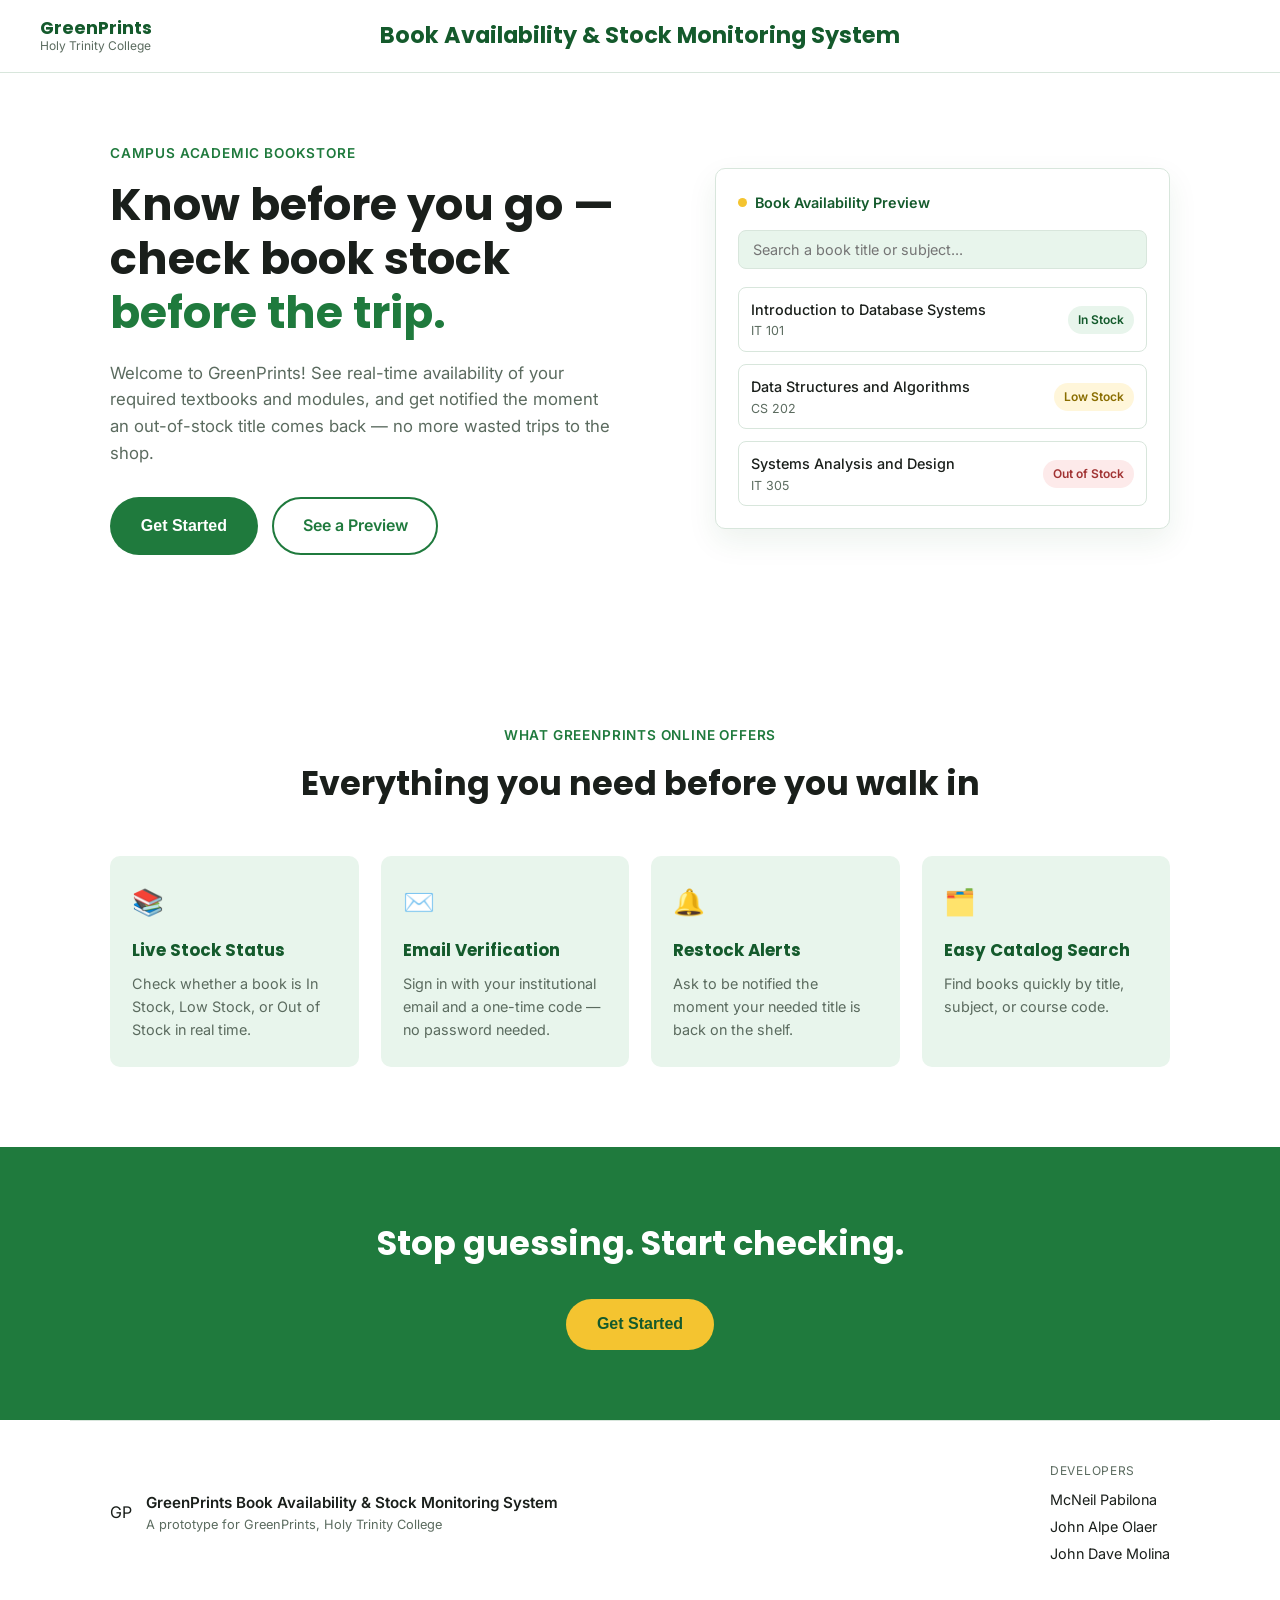
==== index.html @ 22a7f9ba "Initial commit: GreenPrints prototype interface" ====
<!DOCTYPE html>
<html lang="en">
<head>
  <meta charset="UTF-8">
  <meta name="viewport" content="width=device-width, initial-scale=1.0">
  <title>GreenPrints | Book Availability &amp; Stock Monitoring System</title>

  <!-- Google Fonts: Poppins for headings, Inter for body text -->
  <link rel="preconnect" href="https://fonts.googleapis.com">
  <link href="https://fonts.googleapis.com/css2?family=Poppins:wght@600;700&family=Inter:wght@400;500;600&display=swap" rel="stylesheet">

  <link rel="stylesheet" href="css/style.css">
</head>
<body>

  <!-- ============ NAVIGATION BAR ============ -->
  <header class="navbar">
  <div class="navbar__brand">
    <span class="navbar__system">GreenPrints</span>
    <span class="navbar__org">Holy Trinity College</span>
  </div>
  <span class="navbar__center">Book Availability &amp; Stock Monitoring System</span>
</header>

  <!-- ============ HERO SECTION ============ -->
  <main>
    <section class="hero">
      <div class="hero__text">
        <p class="hero__eyebrow">Campus Academic Bookstore</p>
        <h1 class="hero__title">
          Know before you go — <br>
          check book stock <span class="highlight">before the trip.</span>
        </h1>
        <p class="hero__message">
          Welcome to GreenPrints! See real-time availability of your required
          textbooks and modules, and get notified the moment an out-of-stock
          title comes back — no more wasted trips to the shop.
        </p>
        <div class="hero__actions">
          <button class="btn btn--primary btn--large" id="getStartedHero">Get Started</button>
          <a href="#preview" class="btn btn--outline btn--large">See a Preview</a>
        </div>
      </div>

      <!-- Signature element: live-feeling stock preview card -->
      <div class="stock-card" id="preview">
        <div class="stock-card__header">
          <span class="stock-card__dot"></span>
          <span>Book Availability Preview</span>
        </div>

        <div class="stock-card__search">
          <input type="text" placeholder="Search a book title or subject..." disabled>
        </div>

        <ul class="stock-list" id="stockList">
          <!-- Items are generated by script.js -->
        </ul>
      </div>
    </section>

    <!-- ============ FEATURES SECTION ============ -->
    <section class="features">
      <p class="section__eyebrow">What GreenPrints Online Offers</p>
      <h2 class="section__title">Everything you need before you walk in</h2>

      <div class="features__grid">
        <article class="feature-card">
          <span class="feature-card__icon">📚</span>
          <h3>Live Stock Status</h3>
          <p>Check whether a book is In Stock, Low Stock, or Out of Stock in real time.</p>
        </article>
        <article class="feature-card">
          <span class="feature-card__icon">✉️</span>
          <h3>Email Verification</h3>
          <p>Sign in with your institutional email and a one-time code — no password needed.</p>
        </article>
        <article class="feature-card">
          <span class="feature-card__icon">🔔</span>
          <h3>Restock Alerts</h3>
          <p>Ask to be notified the moment your needed title is back on the shelf.</p>
        </article>
        <article class="feature-card">
          <span class="feature-card__icon">🗂️</span>
          <h3>Easy Catalog Search</h3>
          <p>Find books quickly by title, subject, or course code.</p>
        </article>
      </div>
    </section>

    <!-- ============ CALL TO ACTION ============ -->
    <section class="cta">
      <h2>Stop guessing. Start checking.</h2>
      <button class="btn btn--primary btn--large" id="getStartedCta">Get Started</button>
    </section>
  </main>

  <!-- ============ FOOTER ============ -->
  <footer class="footer">
    <div class="footer__brand">
      <span class="navbar__logo">GP</span>
      <div>
        <p class="footer__system">GreenPrints Book Availability &amp; Stock Monitoring System</p>
        <p class="footer__org">A prototype for GreenPrints, Holy Trinity College</p>
      </div>
    </div>

    <div class="footer__devs">
      <p class="footer__heading">Developers</p>
      <ul>
        <li>McNeil Pabilona</li>
        <li>John Alpe Olaer</li>
        <li>John Dave Molina</li>
      </ul>
    </div>
  </footer>

  <script src="js/script.js"></script>
</body>
</html>
---- css/style.css ----
/* =====================================================
   GreenPrints — Color & Font Variables
   Theme: Holy Trinity College (green, white, small yellow accent)
   ===================================================== */
:root {
  --green-dark: #145A2C;
  --green: #1F7A3D;
  --green-light: #E8F5EC;
  --yellow: #F4C430;
  --white: #FFFFFF;
  --text-main: #1A1F1B;
  --text-muted: #5B6B5F;
  --border: #D8E6DC;

  --font-heading: 'Poppins', sans-serif;
  --font-body: 'Inter', sans-serif;

  --radius: 10px;
}

/* =====================================================
   Base Reset
   ===================================================== */
* {
  margin: 0;
  padding: 0;
  box-sizing: border-box;
}

body {
  font-family: var(--font-body);
  color: var(--text-main);
  background: var(--white);
  line-height: 1.6;
}

a {
  text-decoration: none;
  color: inherit;
}

h1, h2, h3 {
  font-family: var(--font-heading);
  font-weight: 700;
}

/* =====================================================
   Buttons
   ===================================================== */
.btn {
  display: inline-flex;
  align-items: center;
  justify-content: center;
  padding: 0.7em 1.4em;
  border-radius: 999px;
  font-weight: 600;
  font-size: 0.95rem;
  border: 2px solid transparent;
  cursor: pointer;
  transition: transform 0.15s ease, background 0.15s ease;
}

.btn--primary {
  background: var(--green);
  color: var(--white);
}
.btn--primary:hover {
  background: var(--green-dark);
  transform: translateY(-1px);
}

.btn--outline {
  background: transparent;
  border-color: var(--green);
  color: var(--green);
}
.btn--outline:hover {
  background: var(--green-light);
}

.btn--large {
  padding: 0.9em 1.8em;
  font-size: 1rem;
}

/* =====================================================
   Navbar
   ===================================================== */
.navbar {
  position: relative;
  display: flex;
  align-items: center;
  justify-content: space-between;
  padding: 18px 40px;
  border-bottom: 1px solid var(--border);
  position: sticky;
  top: 0;
  background: rgba(255, 255, 255, 0.95);
  backdrop-filter: blur(6px);
  z-index: 10;
}

.navbar__brand {
  display: flex;
  flex-direction: column;
  line-height: 1.2;
}

.navbar__system {
  font-family: var(--font-heading);
  font-weight: 700;
  font-size: 1.1rem;
  color: var(--green-dark);
}

.navbar__org {
  font-size: 0.75rem;
  color: var(--text-muted);
}

.navbar__center {
  position: absolute;
  left: 50%;
  transform: translateX(-50%);
  font-family: var(--font-heading);
  font-weight: 700;
  font-size: 1.4rem;
  color: var(--green-dark);
  white-space: nowrap;
}

/* =====================================================
   Hero Section
   ===================================================== */
.hero {
  display: grid;
  grid-template-columns: 1.1fr 0.9fr;
  gap: 48px;
  align-items: center;
  max-width: 1140px;
  margin: 0 auto;
  padding: 70px 40px 90px;
}

.hero__eyebrow {
  font-size: 0.85rem;
  font-weight: 600;
  color: var(--green);
  text-transform: uppercase;
  letter-spacing: 0.06em;
  margin-bottom: 14px;
}

.hero__title {
  font-size: clamp(2rem, 3.6vw, 2.8rem);
  line-height: 1.2;
  margin-bottom: 20px;
}

.hero__title .highlight {
  color: var(--green);
  position: relative;
}

.hero__message {
  color: var(--text-muted);
  font-size: 1.05rem;
  max-width: 46ch;
  margin-bottom: 30px;
}

.hero__actions {
  display: flex;
  gap: 14px;
  flex-wrap: wrap;
}

/* =====================================================
   Stock Preview Card (signature element)
   ===================================================== */
.stock-card {
  background: var(--white);
  border: 1px solid var(--border);
  border-radius: var(--radius);
  padding: 22px;
  box-shadow: 0 12px 30px rgba(20, 90, 44, 0.08);
}

.stock-card__header {
  display: flex;
  align-items: center;
  gap: 8px;
  font-weight: 600;
  font-size: 0.9rem;
  color: var(--green-dark);
  margin-bottom: 16px;
}

.stock-card__dot {
  width: 9px;
  height: 9px;
  border-radius: 50%;
  background: var(--yellow);
}

.stock-card__search input {
  width: 100%;
  padding: 10px 14px;
  border-radius: 8px;
  border: 1px solid var(--border);
  background: var(--green-light);
  font-family: var(--font-body);
  font-size: 0.9rem;
  margin-bottom: 18px;
}

.stock-list {
  list-style: none;
  display: flex;
  flex-direction: column;
  gap: 12px;
}

.stock-row {
  display: flex;
  align-items: center;
  justify-content: space-between;
  padding: 10px 12px;
  border: 1px solid var(--border);
  border-radius: 8px;
}

.stock-row__title {
  font-size: 0.9rem;
  font-weight: 500;
}

.stock-row__subject {
  font-size: 0.78rem;
  color: var(--text-muted);
}

.status-badge {
  font-size: 0.75rem;
  font-weight: 600;
  padding: 4px 10px;
  border-radius: 999px;
  white-space: nowrap;
}

.status-badge--in {
  background: var(--green-light);
  color: var(--green-dark);
}

.status-badge--low {
  background: #FFF6DA;
  color: #8A6D00;
}

.status-badge--out {
  background: #FDEAEA;
  color: #A13333;
}

/* =====================================================
   Features Section
   ===================================================== */
.features {
  max-width: 1140px;
  margin: 0 auto;
  padding: 80px 40px;
  text-align: center;
}

.section__eyebrow {
  color: var(--green);
  font-weight: 600;
  font-size: 0.85rem;
  text-transform: uppercase;
  letter-spacing: 0.06em;
  margin-bottom: 10px;
}

.section__title {
  font-size: clamp(1.6rem, 2.6vw, 2.1rem);
  margin-bottom: 46px;
}

.features__grid {
  display: grid;
  grid-template-columns: repeat(4, 1fr);
  gap: 22px;
  text-align: left;
}

.feature-card {
  background: var(--green-light);
  border-radius: var(--radius);
  padding: 26px 22px;
}

.feature-card__icon {
  font-size: 1.6rem;
}

.feature-card h3 {
  margin: 14px 0 8px;
  font-size: 1.05rem;
  color: var(--green-dark);
}

.feature-card p {
  font-size: 0.9rem;
  color: var(--text-muted);
}

/* =====================================================
   Call To Action Section
   ===================================================== */
.cta {
  background: var(--green);
  color: var(--white);
  text-align: center;
  padding: 70px 40px;
}

.cta h2 {
  font-size: clamp(1.5rem, 3vw, 2.1rem);
  margin-bottom: 28px;
}

.cta .btn--primary {
  background: var(--yellow);
  color: var(--green-dark);
}

.cta .btn--primary:hover {
  background: #E0B321;
}

/* =====================================================
   Footer
   ===================================================== */
.footer {
  display: flex;
  justify-content: space-between;
  flex-wrap: wrap;
  gap: 30px;
  padding: 40px;
  border-top: 1px solid var(--border);
  max-width: 1140px;
  margin: 0 auto;
}

.footer__brand {
  display: flex;
  align-items: center;
  gap: 14px;
}

.footer__system {
  font-weight: 600;
  font-size: 0.95rem;
}

.footer__org {
  font-size: 0.8rem;
  color: var(--text-muted);
}

.footer__heading {
  font-size: 0.75rem;
  text-transform: uppercase;
  letter-spacing: 0.06em;
  color: var(--text-muted);
  margin-bottom: 8px;
}

.footer__devs ul {
  list-style: none;
  font-size: 0.9rem;
  display: flex;
  flex-direction: column;
  gap: 4px;
}

/* =====================================================
   Responsive
   ===================================================== */
@media (max-width: 900px) {
  .hero {
    grid-template-columns: 1fr;
    padding-top: 40px;
  }
  .features__grid {
    grid-template-columns: repeat(2, 1fr);
  }
}

@media (max-width: 540px) {
  .navbar {
    padding: 14px 20px;
  }
  .hero {
    padding: 40px 20px 60px;
  }
  .features {
    padding: 60px 20px;
  }
  .features__grid {
    grid-template-columns: 1fr;
  }
}
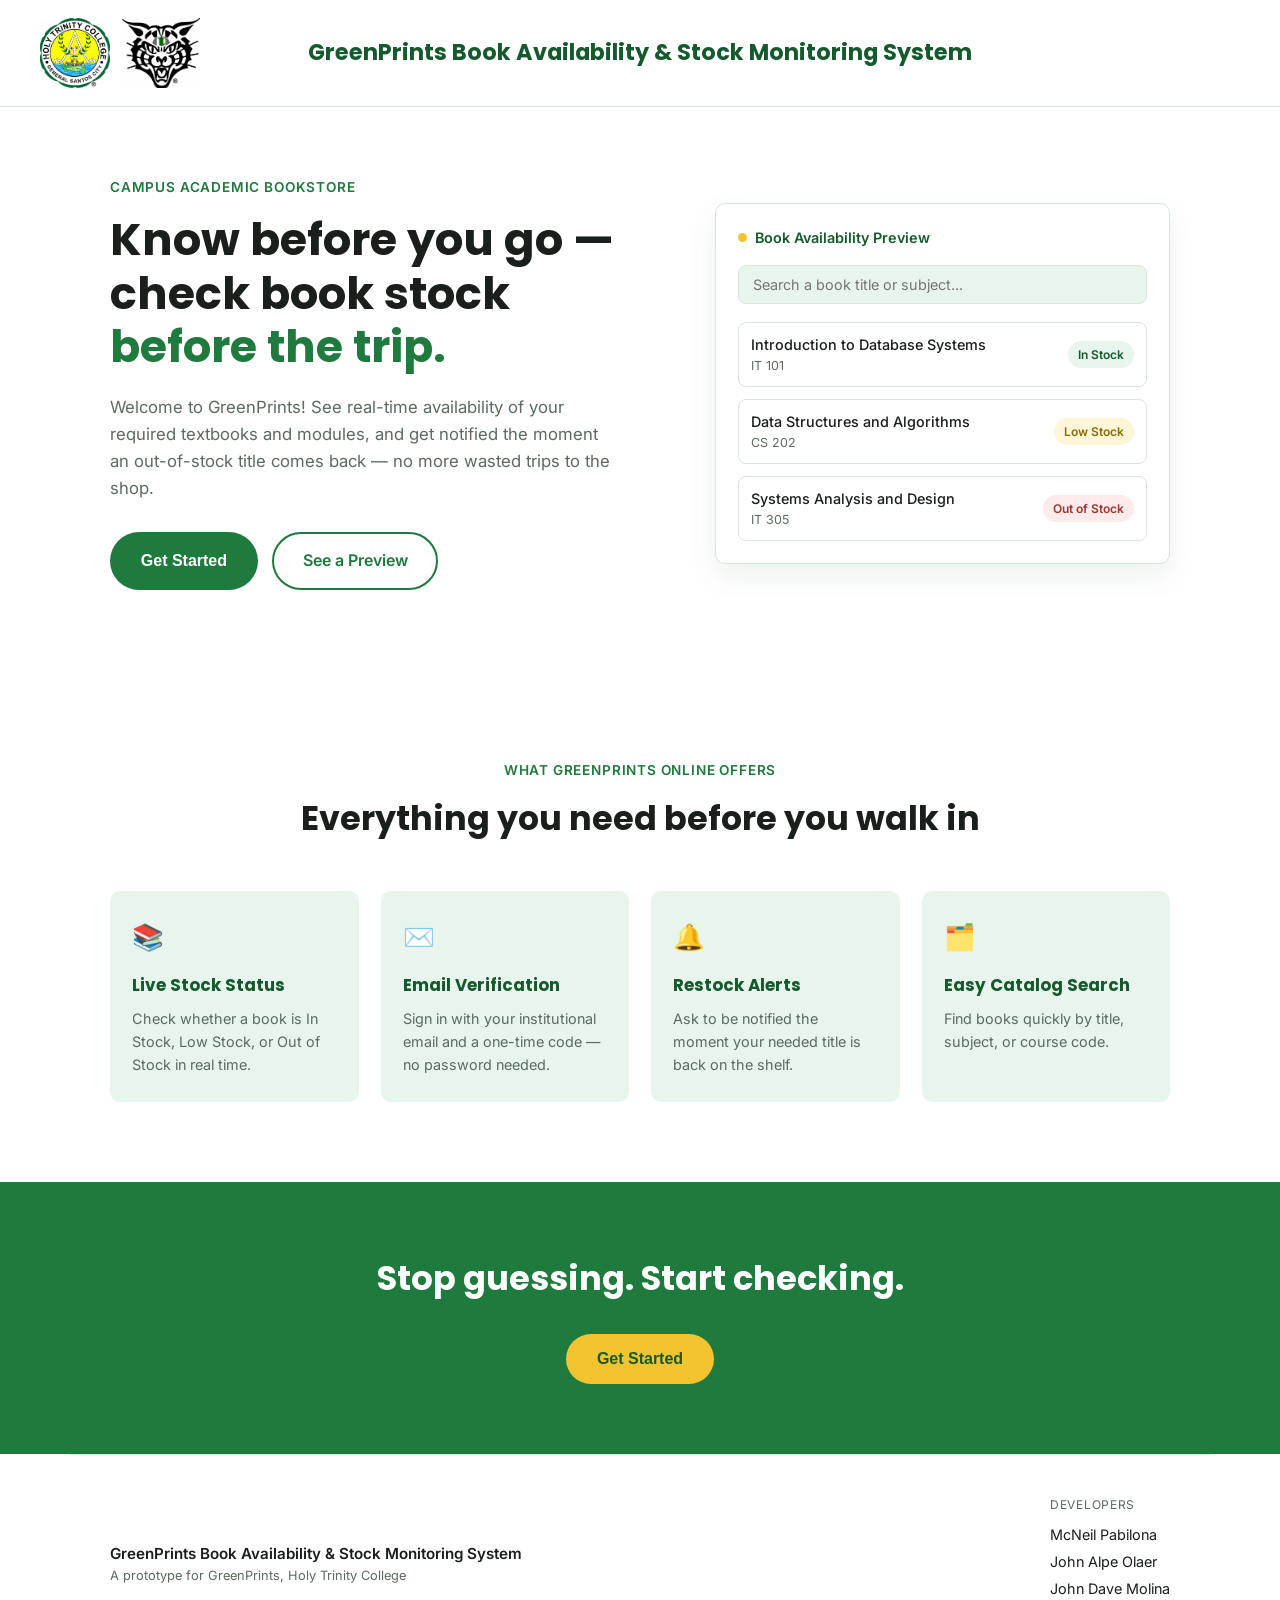
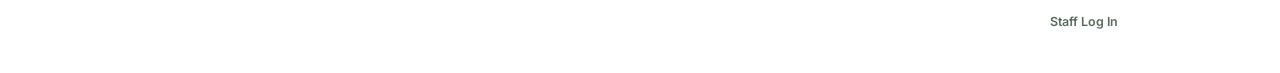
==== commit c52415df: "Add client-side validation to login/signup forms" ====
--- a/index.html
+++ b/index.html
@@ -16,10 +16,10 @@
   <!-- ============ NAVIGATION BAR ============ -->
   <header class="navbar">
   <div class="navbar__brand">
-    <span class="navbar__system">GreenPrints</span>
-    <span class="navbar__org">Holy Trinity College</span>
-  </div>
-  <span class="navbar__center">Book Availability &amp; Stock Monitoring System</span>
+  <img src="images/HTC-LOGO.png" alt="Holy Trinity College logo" class="navbar__logo-img">
+  <img src="images/WILDCATS-LOGO.png" alt="Wildcats logo" class="navbar__logo-img">
+</div>
+  <span class="navbar__center">GreenPrints Book Availability &amp; Stock Monitoring System</span>
 </header>
 
   <!-- ============ HERO SECTION ============ -->
@@ -98,7 +98,6 @@
   <!-- ============ FOOTER ============ -->
   <footer class="footer">
     <div class="footer__brand">
-      <span class="navbar__logo">GP</span>
       <div>
         <p class="footer__system">GreenPrints Book Availability &amp; Stock Monitoring System</p>
         <p class="footer__org">A prototype for GreenPrints, Holy Trinity College</p>
@@ -112,9 +111,109 @@
         <li>John Alpe Olaer</li>
         <li>John Dave Molina</li>
       </ul>
+      <a href="staff-login.html" class="footer__staff-link">Staff Log In</a>
     </div>
   </footer>
 
+  <!-- ============ LOGIN / SIGN UP MODAL ============ -->
+  <div class="modal-overlay" id="modalOverlay">
+    <div class="modal" role="dialog" aria-modal="true" aria-labelledby="modalTitle">
+
+      <button class="modal__close" id="modalClose" aria-label="Close">&times;</button>
+
+      <!-- Step 1: Login / Sign Up form -->
+      <div class="modal__step" id="stepForm">
+        <h2 class="modal__title" id="modalTitle">Welcome to GreenPrints</h2>
+        <p class="modal__subtitle">Use your institutional email to continue.</p>
+
+        <div class="modal__tabs">
+          <button class="modal__tab modal__tab--active" id="tabLogin" type="button">Log In</button>
+          <button class="modal__tab" id="tabSignup" type="button">Sign Up</button>
+        </div>
+
+        <form id="authForm" novalidate>
+          <!-- Sign Up only fields -->
+          <div class="form-group signup-only" id="fieldFullName">
+            <label for="fullName">Full Name</label>
+            <input
+              type="text"
+              id="fullName"
+              placeholder="Juan D. Dela Cruz Jr."
+              minlength="2"
+              maxlength="100"
+              pattern="[A-Za-z .,'\-]+"
+            >
+            <p class="form-hint">Format: First Name, Middle Initial (if applicable), Last Name, Suffix (if applicable)</p>
+            <p class="field-error" id="fullNameError"></p>
+          </div>
+
+          <div class="form-group signup-only" id="fieldProgram">
+            <label for="program">Program / Course</label>
+            <select id="program">
+              <option value="">Select your program</option>
+              <option value="BSIT">BS Information Technology</option>
+              <option value="BSCS">BS Computer Science</option>
+              <option value="BSBA">BS Business Administration</option>
+              <option value="BSED">BS Education</option>
+              <option value="BSHM">BS Hospitality Management</option>
+              <option value="BSA">BS Accountancy</option>
+              <option value="Other">Other</option>
+            </select>
+            <p class="field-error" id="programError"></p>
+          </div>
+
+          <!-- Shared field -->
+          <div class="form-group">
+            <label for="email">Institutional Email</label>
+            <input
+              type="email"
+              id="email"
+              placeholder="juandelacruz@online.htcgsc.edu.ph"
+              maxlength="100"
+              pattern="^[a-zA-Z0-9_.+\-]+@online\.htcgsc\.edu\.ph$"
+            >
+            <p class="form-hint">Must end in @online.htcgsc.edu.ph</p>
+            <p class="field-error" id="emailError"></p>
+          </div>
+
+          <button type="submit" class="btn btn--primary btn--large modal__submit">Continue</button>
+        </form>
+      </div>
+
+      <!-- Step 2: OTP verification -->
+      <div class="modal__step modal__step--hidden" id="stepOtp">
+        <h2 class="modal__title">Check your email</h2>
+        <p class="modal__subtitle">
+          We sent a 6-digit code to <strong id="otpEmailDisplay"></strong>
+        </p>
+
+        <form id="otpForm" novalidate>
+          <div class="form-group">
+            <label for="otpCode">Verification Code</label>
+            <input
+              type="text"
+              id="otpCode"
+              minlength="6"
+              maxlength="6"
+              pattern="[0-9]{6}"
+              placeholder="000000"
+              inputmode="numeric"
+            >
+            <p class="field-error" id="otpError"></p>
+          </div>
+
+          <button type="submit" class="btn btn--primary btn--large modal__submit">Verify</button>
+        </form>
+
+        <div class="modal__links">
+          <button type="button" class="modal__link" id="resendCode">Resend code</button>
+          <button type="button" class="modal__link" id="backToForm">Back</button>
+        </div>
+      </div>
+
+    </div>
+  </div>
+
   <script src="js/script.js"></script>
 </body>
-</html>
+</html>
--- a/css/style.css
+++ b/css/style.css
@@ -102,20 +102,14 @@
 
 .navbar__brand {
   display: flex;
-  flex-direction: column;
-  line-height: 1.2;
-}
-
-.navbar__system {
-  font-family: var(--font-heading);
-  font-weight: 700;
-  font-size: 1.1rem;
-  color: var(--green-dark);
-}
-
-.navbar__org {
-  font-size: 0.75rem;
-  color: var(--text-muted);
+  align-items: center;
+  gap: 12px;
+}
+
+.navbar__logo-img {
+  height: 70px;
+  width: auto;
+  object-fit: contain;
 }
 
 .navbar__center {
@@ -375,6 +369,19 @@
   letter-spacing: 0.06em;
   color: var(--text-muted);
   margin-bottom: 8px;
+}
+
+.footer__staff-link {
+  display: inline-block;
+  margin-top: 12px;
+  font-size: 0.78rem;
+  font-weight: 600;
+  color: var(--text-muted);
+}
+
+.footer__staff-link:hover {
+  color: var(--green-dark);
+  text-decoration: underline;
 }
 
 .footer__devs ul {
@@ -412,3 +419,189 @@
     grid-template-columns: 1fr;
   }
 }
+
+/* =====================================================
+   Login / Sign Up Modal
+   ===================================================== */
+.modal-overlay {
+  display: none;
+  position: fixed;
+  inset: 0;
+  background: rgba(255, 255, 255, 0.85);
+  align-items: center;
+  justify-content: center;
+  padding: 20px;
+  z-index: 100;
+}
+
+.modal-overlay--open {
+  display: flex;
+}
+
+.modal {
+  position: relative;
+  background: var(--white);
+  border-radius: var(--radius);
+  width: 100%;
+  max-width: 420px;
+  padding: 34px 30px;
+  box-shadow: 0 20px 50px rgba(20, 90, 44, 0.25);
+}
+
+.modal__close {
+  position: absolute;
+  top: 16px;
+  right: 18px;
+  background: none;
+  border: none;
+  font-size: 1.4rem;
+  line-height: 1;
+  color: var(--text-muted);
+  cursor: pointer;
+}
+.modal__close:hover {
+  color: var(--text-main);
+}
+
+.modal__title {
+  font-size: 1.3rem;
+  color: var(--green-dark);
+  margin-bottom: 6px;
+}
+
+.modal__subtitle {
+  font-size: 0.88rem;
+  color: var(--text-muted);
+  margin-bottom: 22px;
+}
+
+.modal__tabs {
+  display: flex;
+  background: var(--green-light);
+  border-radius: 999px;
+  padding: 4px;
+  margin-bottom: 22px;
+}
+
+.modal__tab {
+  flex: 1;
+  border: none;
+  background: transparent;
+  padding: 9px 0;
+  font-family: var(--font-body);
+  font-weight: 600;
+  font-size: 0.88rem;
+  color: var(--green-dark);
+  border-radius: 999px;
+  cursor: pointer;
+  transition: background 0.15s ease, color 0.15s ease;
+}
+
+.modal__tab--active {
+  background: var(--green);
+  color: var(--white);
+}
+
+.form-group {
+  margin-bottom: 16px;
+}
+
+.form-group label {
+  display: block;
+  font-size: 0.82rem;
+  font-weight: 600;
+  color: var(--text-main);
+  margin-bottom: 6px;
+}
+
+.form-group input,
+.form-group select {
+  width: 100%;
+  padding: 10px 12px;
+  border-radius: 8px;
+  border: 1px solid var(--border);
+  font-family: var(--font-body);
+  font-size: 0.92rem;
+  color: var(--text-main);
+  background: var(--white);
+}
+
+.form-group input:focus,
+.form-group select:focus {
+  outline: none;
+  border-color: var(--green);
+}
+
+.form-hint {
+  font-size: 0.76rem;
+  color: var(--text-muted);
+  margin-top: 5px;
+}
+
+.form-error {
+  font-size: 0.82rem;
+  color: #A13333;
+  margin-bottom: 10px;
+  min-height: 1em;
+}
+
+/* ---------- Per-field validation ---------- */
+.field-error {
+  font-size: 0.78rem;
+  color: #A13333;
+  margin-top: 5px;
+  min-height: 1em;
+}
+
+.form-group input.input-invalid,
+.form-group select.input-invalid {
+  border-color: #A13333;
+  background: #FDEAEA;
+}
+
+.form-group input.input-invalid:focus,
+.form-group select.input-invalid:focus {
+  outline: none;
+  border-color: #A13333;
+}
+
+.form-group input.input-valid,
+.form-group select.input-valid {
+  border-color: var(--green);
+  background: var(--green-light);
+}
+
+.modal__submit {
+  width: 100%;
+  margin-top: 6px;
+}
+
+.signup-only {
+  display: none;
+}
+
+.signup-only--visible {
+  display: block;
+}
+
+.modal__step--hidden {
+  display: none;
+}
+
+.modal__links {
+  display: flex;
+  justify-content: space-between;
+  margin-top: 16px;
+}
+
+.modal__link {
+  background: none;
+  border: none;
+  color: var(--green);
+  font-size: 0.82rem;
+  font-weight: 600;
+  cursor: pointer;
+}
+.modal__link:hover {
+  color: var(--green-dark);
+}
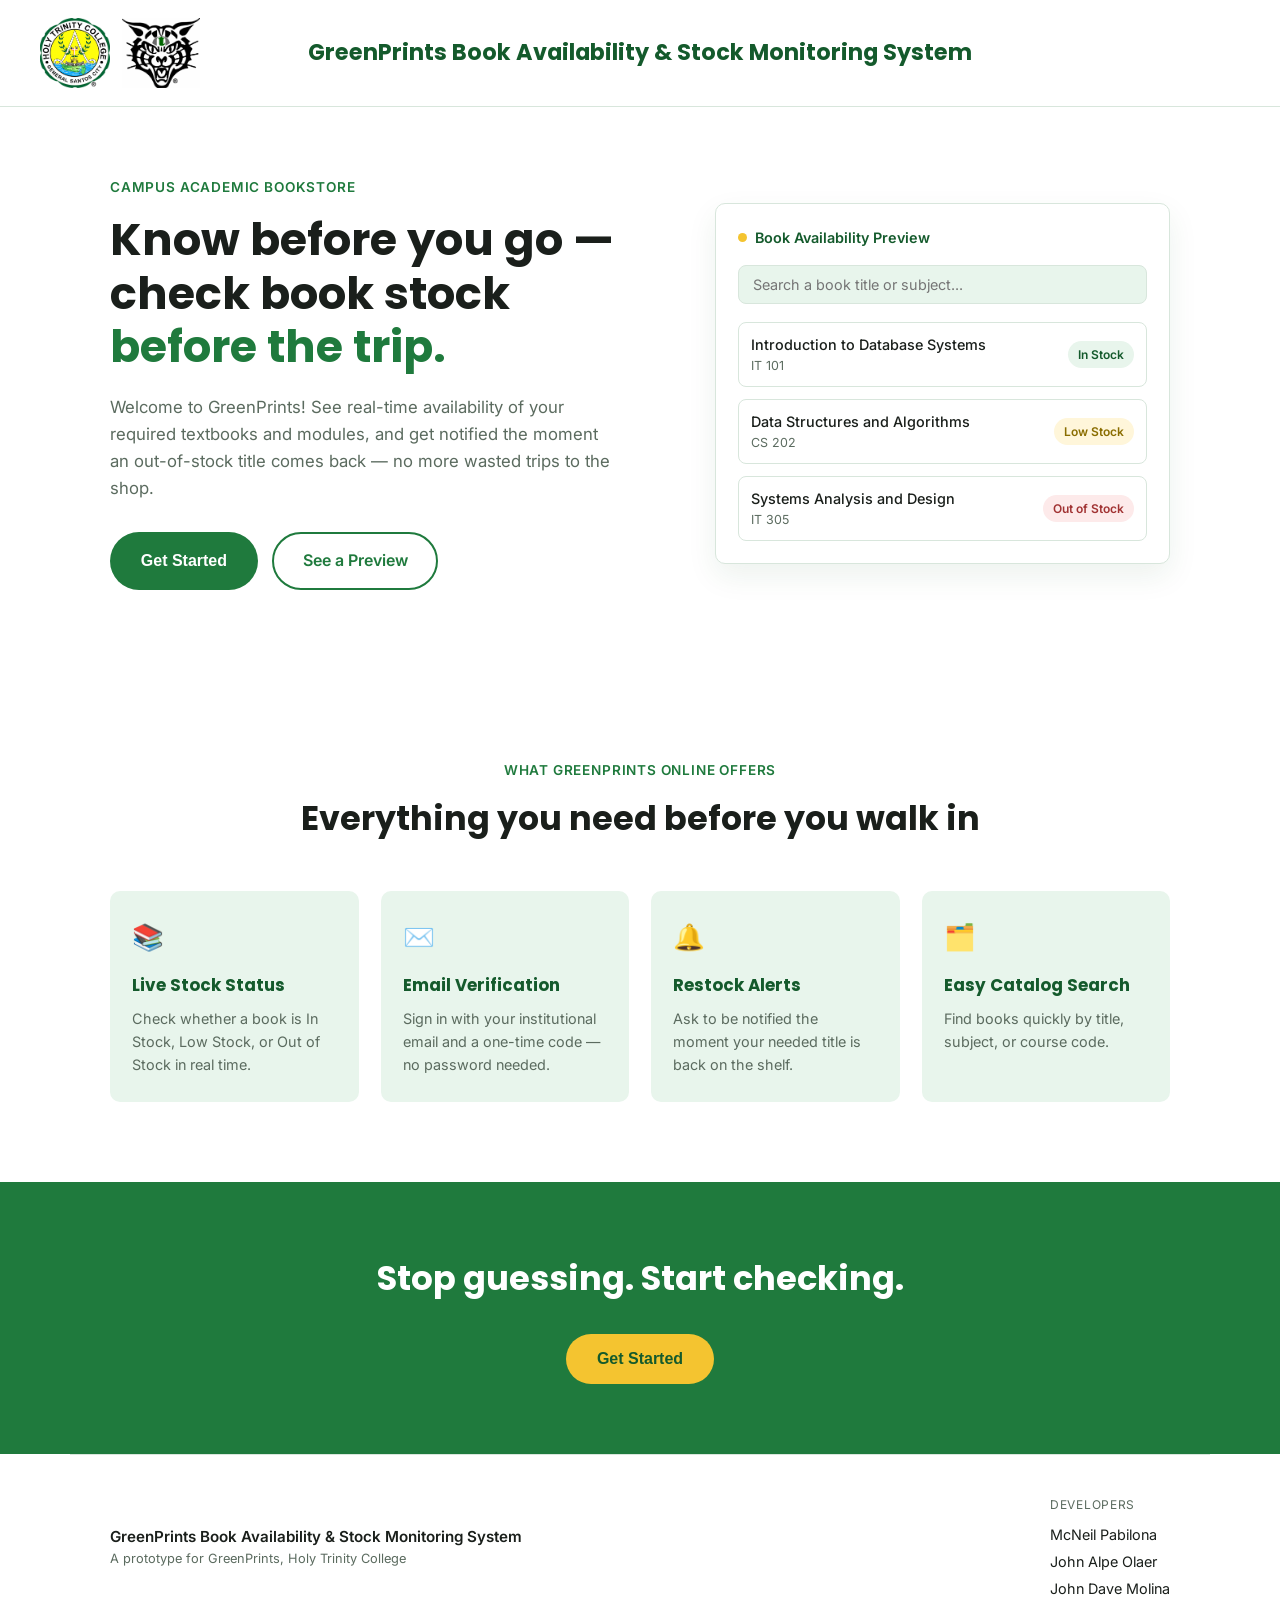
==== commit 9d7e7868: "Initial upload" ====
--- a/index.html
+++ b/index.html
@@ -111,7 +111,6 @@
         <li>John Alpe Olaer</li>
         <li>John Dave Molina</li>
       </ul>
-      <a href="staff-login.html" class="footer__staff-link">Staff Log In</a>
     </div>
   </footer>
 
@@ -133,18 +132,60 @@
 
         <form id="authForm" novalidate>
           <!-- Sign Up only fields -->
-          <div class="form-group signup-only" id="fieldFullName">
-            <label for="fullName">Full Name</label>
-            <input
-              type="text"
-              id="fullName"
-              placeholder="Juan D. Dela Cruz Jr."
-              minlength="2"
-              maxlength="100"
-              pattern="[A-Za-z .,'\-]+"
-            >
-            <p class="form-hint">Format: First Name, Middle Initial (if applicable), Last Name, Suffix (if applicable)</p>
-            <p class="field-error" id="fullNameError"></p>
+          <div class="signup-only" id="fieldNameGroup">
+            <div class="form-row">
+              <div class="form-group">
+                <label for="firstName">First Name</label>
+                <input
+                  type="text"
+                  id="firstName"
+                  placeholder="Juan"
+                  minlength="2"
+                  maxlength="50"
+                  pattern="[A-Za-z '\-]+"
+                >
+                <p class="field-error" id="firstNameError"></p>
+              </div>
+
+              <div class="form-group">
+                <label for="lastName">Last Name</label>
+                <input
+                  type="text"
+                  id="lastName"
+                  placeholder="Dela Cruz"
+                  minlength="2"
+                  maxlength="50"
+                  pattern="[A-Za-z '\-]+"
+                >
+                <p class="field-error" id="lastNameError"></p>
+              </div>
+            </div>
+
+            <div class="form-row">
+              <div class="form-group">
+                <label for="middleName">Middle Name <span class="form-label-note">(if applicable)</span></label>
+                <input
+                  type="text"
+                  id="middleName"
+                  placeholder="Dizon"
+                  maxlength="50"
+                  pattern="[A-Za-z '\-]+"
+                >
+                <p class="field-error" id="middleNameError"></p>
+              </div>
+
+              <div class="form-group form-group--suffix">
+                <label for="suffix">Suffix <span class="form-label-note">(if applicable)</span></label>
+                <input
+                  type="text"
+                  id="suffix"
+                  placeholder="Jr."
+                  maxlength="10"
+                  pattern="[A-Za-z.]+"
+                >
+                <p class="field-error" id="suffixError"></p>
+              </div>
+            </div>
           </div>
 
           <div class="form-group signup-only" id="fieldProgram">
@@ -152,7 +193,9 @@
             <select id="program">
               <option value="">Select your program</option>
               <option value="BSIT">BS Information Technology</option>
+              <option value="BSIT">BS Information Technology - Diploma Program</option>
               <option value="BSCS">BS Computer Science</option>
+              <option value="BSCS">BS Computer Science - Diploma Program</option>
               <option value="BSBA">BS Business Administration</option>
               <option value="BSED">BS Education</option>
               <option value="BSHM">BS Hospitality Management</option>
--- a/css/style.css
+++ b/css/style.css
@@ -377,6 +377,11 @@
   font-size: 0.78rem;
   font-weight: 600;
   color: var(--text-muted);
+  background: none;
+  border: none;
+  padding: 0;
+  font-family: inherit;
+  cursor: pointer;
 }
 
 .footer__staff-link:hover {
@@ -418,6 +423,10 @@
   .features__grid {
     grid-template-columns: 1fr;
   }
+  .form-row {
+    flex-direction: column;
+    gap: 0;
+  }
 }
 
 /* =====================================================
@@ -448,6 +457,10 @@
   box-shadow: 0 20px 50px rgba(20, 90, 44, 0.25);
 }
 
+.modal--wide {
+  max-width: 560px;
+}
+
 .modal__close {
   position: absolute;
   top: 16px;
@@ -504,6 +517,22 @@
 
 .form-group {
   margin-bottom: 16px;
+}
+
+.form-row {
+  display: flex;
+  gap: 12px;
+}
+
+.form-row .form-group {
+  flex: 1;
+  min-width: 0;
+}
+
+.form-label-note {
+  font-weight: 400;
+  color: var(--text-muted);
+  font-size: 0.78rem;
 }
 
 .form-group label {
@@ -532,6 +561,34 @@
   border-color: var(--green);
 }
 
+/* ---------- Password show/hide toggle ---------- */
+.password-field {
+  position: relative;
+}
+
+.password-field input {
+  padding-right: 42px;
+}
+
+.password-toggle {
+  position: absolute;
+  top: 50%;
+  right: 10px;
+  transform: translateY(-50%);
+  background: none;
+  border: none;
+  padding: 4px;
+  font-size: 1rem;
+  line-height: 1;
+  cursor: pointer;
+  opacity: 0.55;
+  transition: opacity 0.15s ease;
+}
+
+.password-toggle:hover {
+  opacity: 1;
+}
+
 .form-hint {
   font-size: 0.76rem;
   color: var(--text-muted);
